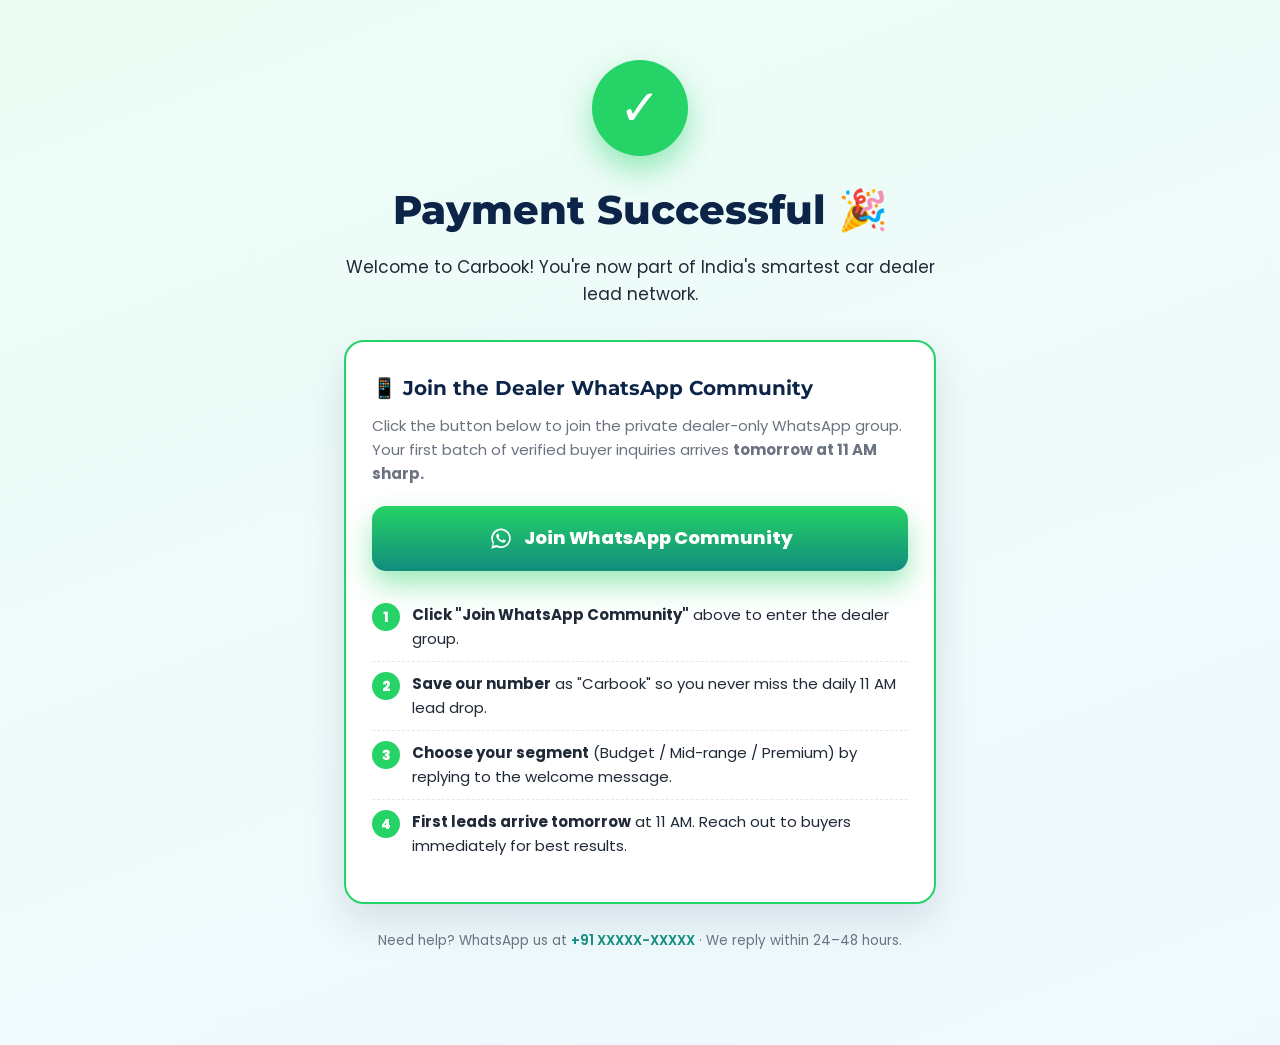
==== thank-you.html @ cb46f06e "Design Done" ====
<!DOCTYPE html>
<html lang="en">
<head>
  <meta charset="UTF-8" />
  <meta name="viewport" content="width=device-width, initial-scale=1.0" />
  <title>Welcome to Carbook — Payment Successful</title>
  <meta name="description" content="Payment successful. Join the Carbook dealer WhatsApp community to start receiving daily verified buyer inquiries at 11 AM." />
  <link rel="preconnect" href="https://fonts.googleapis.com" />
  <link rel="preconnect" href="https://fonts.gstatic.com" crossorigin />
  <link href="https://fonts.googleapis.com/css2?family=Poppins:wght@400;500;600;700;800;900&family=Montserrat:wght@600;700;800&display=swap" rel="stylesheet" />
  <link rel="stylesheet" href="style.css" />
  <link rel="icon" href="data:image/svg+xml,<svg xmlns='http://www.w3.org/2000/svg' viewBox='0 0 100 100'><text y='.9em' font-size='90'>🚗</text></svg>" />
  <style>
    body { padding-bottom: 0; background: linear-gradient(160deg, #ECFDF5 0%, #F0F9FF 100%); }
    .ty-wrap {
      max-width: 640px;
      margin: 0 auto;
      padding: 60px 24px 80px;
      text-align: center;
    }
    .ty-icon {
      width: 96px; height: 96px;
      border-radius: 50%;
      background: var(--accent);
      color: #fff;
      display: flex; align-items: center; justify-content: center;
      font-size: 50px;
      margin: 0 auto 22px;
      box-shadow: 0 14px 30px rgba(37,211,102,.45);
      animation: pop .5s cubic-bezier(.2,.8,.2,1) both;
    }
    @keyframes pop { from { transform: scale(.6); opacity: 0; } to { transform: scale(1); opacity: 1; } }
    .ty-title {
      font-family: 'Montserrat', sans-serif;
      font-size: clamp(28px, 5vw, 40px);
      font-weight: 800;
      color: var(--primary);
      margin: 0 0 12px;
    }
    .ty-sub { font-size: 17px; color: var(--text); margin: 0 0 32px; }
    .ty-card {
      background: #fff;
      border: 2px solid var(--accent);
      border-radius: 20px;
      padding: 30px 26px;
      box-shadow: 0 18px 40px rgba(11,36,71,.12);
      text-align: left;
    }
    .ty-card h3 {
      font-family: 'Montserrat', sans-serif;
      font-size: 20px;
      color: var(--primary);
      margin: 0 0 10px;
    }
    .ty-card p { color: var(--muted); margin: 0 0 20px; font-size: 15px; }

    .wa-cta {
      display: flex; align-items: center; justify-content: center; gap: 10px;
      width: 100%;
      background: linear-gradient(180deg, var(--accent), var(--accent-2));
      color: #fff !important;
      padding: 18px 24px;
      border-radius: 14px;
      font-size: 18px;
      font-weight: 800;
      box-shadow: 0 14px 28px rgba(37,211,102,.45);
      text-decoration: none;
      transition: transform .15s, box-shadow .25s;
    }
    .wa-cta:hover { transform: translateY(-2px); box-shadow: 0 20px 36px rgba(37,211,102,.55); }
    .wa-cta svg { width: 26px; height: 26px; }

    .ty-steps { margin: 22px 0 4px; padding: 0; list-style: none; }
    .ty-steps li {
      display: flex; gap: 12px; padding: 10px 0; align-items: flex-start;
      border-bottom: 1px dashed var(--border);
      font-size: 15px;
    }
    .ty-steps li:last-child { border-bottom: 0; }
    .ty-steps .n {
      flex: 0 0 28px; width: 28px; height: 28px;
      background: var(--accent);
      color: #fff;
      border-radius: 50%;
      display: flex; align-items: center; justify-content: center;
      font-weight: 800; font-size: 14px;
    }
    .ty-help { font-size: 13.5px; color: var(--muted); margin-top: 26px; }
    .ty-help a { color: var(--accent-2); font-weight: 600; }
  </style>
</head>
<body>
  <div class="ty-wrap">
    <div class="ty-icon">✓</div>
    <h1 class="ty-title">Payment Successful 🎉</h1>
    <p class="ty-sub">
      Welcome to Carbook! You're now part of India's smartest car dealer lead network.
    </p>

    <div class="ty-card">
      <h3>📱 Join the Dealer WhatsApp Community</h3>
      <p>Click the button below to join the private dealer-only WhatsApp group. Your first batch of verified buyer inquiries arrives <strong>tomorrow at 11 AM sharp.</strong></p>

      <!-- =====  REPLACE THE href BELOW WITH YOUR ACTUAL WHATSAPP COMMUNITY INVITE LINK  =====
           Get the link: WhatsApp → Community → Invite link → copy
           e.g. https://chat.whatsapp.com/XXXXXXXXXXXXXXXXXX
      -->
      <a class="wa-cta" href="https://chat.whatsapp.com/REPLACE_WITH_INVITE_LINK" target="_blank" rel="noopener">
        <svg viewBox="0 0 32 32" fill="#fff" aria-hidden="true">
          <path d="M16.04 3C9.4 3 4 8.4 4 15c0 2.34.66 4.55 1.85 6.46L4 28l6.74-1.78A11.96 11.96 0 0016.04 27C22.66 27 28 21.6 28 15S22.66 3 16.04 3zm0 21.92c-1.86 0-3.66-.5-5.23-1.46l-.37-.22-4 1.06 1.07-3.9-.24-.4A9.96 9.96 0 1126 15c0 5.5-4.46 9.92-9.96 9.92zm5.46-7.42c-.3-.15-1.78-.88-2.05-.98-.27-.1-.47-.15-.66.15s-.76.97-.93 1.17-.34.22-.64.07c-.3-.15-1.27-.47-2.42-1.5-.9-.8-1.5-1.78-1.67-2.08-.18-.3-.02-.46.13-.61.13-.13.3-.34.45-.5.15-.18.2-.3.3-.5s.05-.37-.02-.52c-.07-.15-.66-1.6-.91-2.18-.24-.57-.48-.5-.66-.5h-.56c-.2 0-.5.07-.76.37s-1 1-1 2.43 1.02 2.82 1.16 3.02c.15.2 2.02 3.07 4.9 4.3 2.86 1.21 2.86.81 3.38.76.52-.05 1.78-.73 2.03-1.43.25-.7.25-1.3.18-1.43-.07-.13-.27-.2-.57-.35z" />
        </svg>
        Join WhatsApp Community
      </a>

      <ol class="ty-steps">
        <li><span class="n">1</span><div><strong>Click "Join WhatsApp Community"</strong> above to enter the dealer group.</div></li>
        <li><span class="n">2</span><div><strong>Save our number</strong> as "Carbook" so you never miss the daily 11 AM lead drop.</div></li>
        <li><span class="n">3</span><div><strong>Choose your segment</strong> (Budget / Mid-range / Premium) by replying to the welcome message.</div></li>
        <li><span class="n">4</span><div><strong>First leads arrive tomorrow</strong> at 11 AM. Reach out to buyers immediately for best results.</div></li>
      </ol>
    </div>

    <p class="ty-help">
      Need help? WhatsApp us at <a href="https://wa.me/91XXXXXXXXXX">+91 XXXXX-XXXXX</a> · We reply within 24–48 hours.
    </p>
  </div>
</body>
</html>
---- style.css ----
/* ============================================================
   Carbook — Landing Page Styles
   Author: Carbook · Single-file landing page
   ============================================================ */

:root {
  --primary: #0B2447;          /* Deep navy */
  --primary-2: #19376D;
  --accent: #25D366;           /* WhatsApp green */
  --accent-2: #128C7E;
  --pink: #EC4899;
  --pink-soft: #FCEEF5;
  --pink-deep: #7A1F4B;
  --orange: #FF6B35;
  --yellow: #FACC15;
  --text: #1F2937;
  --muted: #6B7280;
  --border: #E5E7EB;
  --bg: #F8FAFC;
  --white: #FFFFFF;
  --green-soft: #ECFDF5;
  --shadow-sm: 0 1px 2px rgba(0,0,0,.06);
  --shadow:    0 6px 18px rgba(11,36,71,.08);
  --shadow-lg: 0 18px 40px rgba(11,36,71,.16);
  --radius: 14px;
}

* { box-sizing: border-box; }
html { scroll-behavior: smooth; }
body {
  margin: 0;
  font-family: 'Poppins', system-ui, -apple-system, "Segoe UI", Roboto, Arial, sans-serif;
  font-size: 16px;
  line-height: 1.6;
  color: var(--text);
  background: var(--white);
  -webkit-font-smoothing: antialiased;
  padding-bottom: 96px; /* room for sticky CTA */
}
img { max-width: 100%; display: block; }
a { color: inherit; text-decoration: none; }

.container {
  max-width: 1200px;
  margin: 0 auto;
  padding: 0 20px;
}
.row {
  display: flex;
  align-items: center;
  justify-content: space-between;
  gap: 16px;
}
.center { text-align: center; }
.muted  { color: var(--muted); }
.hl     { color: var(--accent-2); }
.eyebrow {
  font-family: 'Montserrat', sans-serif;
  text-transform: uppercase;
  letter-spacing: .12em;
  color: var(--accent-2);
  font-size: 13px;
  font-weight: 700;
  margin: 0 0 10px;
}
.section-title {
  font-family: 'Montserrat', sans-serif;
  font-size: clamp(26px, 4vw, 40px);
  font-weight: 800;
  color: var(--primary);
  margin: 0 0 28px;
  line-height: 1.2;
}
.lead { font-size: 17px; color: var(--muted); max-width: 720px; margin: -10px auto 28px; }

/* ============== ANNOUNCE BAR ============== */
.announce {
  background: linear-gradient(90deg, #FF6B35, #EC4899);
  color: #fff;
  text-align: center;
  font-size: 14px;
  font-weight: 600;
  padding: 9px 16px;
  letter-spacing: .01em;
}
.announce strong { font-weight: 800; }

/* ============== HEADER ============== */
.site-header {
  position: sticky; top: 0; z-index: 800;
  background: rgba(255,255,255,.96);
  -webkit-backdrop-filter: saturate(140%) blur(8px);
          backdrop-filter: saturate(140%) blur(8px);
  border-bottom: 1px solid var(--border);
}
.brand {
  display: inline-flex; align-items: center; gap: 8px;
  font-family: 'Montserrat', sans-serif;
  font-weight: 800; font-size: 22px; color: var(--primary);
}
.brand .logo { font-size: 26px; }
.nav { display: flex; gap: 26px; }
.nav a {
  font-weight: 500; color: var(--text); font-size: 15px;
  transition: color .15s;
}
.nav a:hover { color: var(--accent-2); }
.header-cta {
  background: var(--accent);
  color: #fff !important;
  padding: 9px 18px;
  border-radius: 999px;
  font-weight: 700;
  font-size: 14px;
  transition: transform .15s, box-shadow .25s;
  box-shadow: 0 4px 12px rgba(37,211,102,.35);
}
.header-cta:hover { transform: translateY(-1px); box-shadow: 0 8px 18px rgba(37,211,102,.45); }
.site-header .row { padding: 12px 0; }
@media (max-width: 820px) { .nav { display: none; } }

/* ============== BUTTONS ============== */
.btn {
  display: inline-flex; align-items: center; justify-content: center;
  padding: 14px 26px;
  border-radius: 12px;
  font-weight: 700;
  font-size: 16px;
  cursor: pointer;
  transition: transform .15s, box-shadow .25s, background .2s;
  border: 0;
  text-align: center;
}
.btn-primary {
  background: linear-gradient(180deg, var(--accent), var(--accent-2));
  color: #fff;
  box-shadow: 0 8px 20px rgba(37,211,102,.35);
}
.btn-primary:hover { transform: translateY(-2px); box-shadow: 0 14px 28px rgba(37,211,102,.45); }
.btn-ghost {
  background: #fff;
  color: var(--primary);
  border: 2px solid var(--border);
}
.btn-ghost:hover { border-color: var(--primary); }
.btn-lg { padding: 18px 32px; font-size: 18px; }

/* ============== HERO ============== */
.hero {
  background: linear-gradient(160deg, #F0F9FF 0%, #FCEEF5 100%);
  padding: 56px 0 72px;
  position: relative;
  overflow: hidden;
}
.hero-grid {
  display: grid;
  grid-template-columns: 1.05fr .95fr;
  gap: 48px;
  align-items: center;
}
@media (max-width: 920px) { .hero-grid { grid-template-columns: 1fr; gap: 40px; } }

.ribbons { display: flex; gap: 8px; flex-wrap: wrap; margin-bottom: 14px; }
.ribbon {
  display: inline-block;
  padding: 6px 12px;
  border-radius: 999px;
  font-size: 12px;
  font-weight: 800;
  letter-spacing: .04em;
}
.ribbon-yellow { background: #FEF3C7; color: #92400E; border: 1px solid #FCD34D; }
.ribbon-pink   { background: var(--pink-soft); color: var(--pink-deep); border: 1px solid var(--pink); }

.hero h1 {
  font-family: 'Montserrat', sans-serif;
  font-size: clamp(32px, 5.2vw, 56px);
  line-height: 1.1;
  margin: 8px 0 16px;
  color: var(--primary);
  font-weight: 800;
  letter-spacing: -0.5px;
}
.hero-sub {
  font-size: 18px;
  color: var(--text);
  margin: 0 0 26px;
  max-width: 560px;
}
.hero-sub strong { color: var(--accent-2); }
.hero-ctas { display: flex; gap: 12px; flex-wrap: wrap; margin-bottom: 28px; }

.hero-trust { display: flex; align-items: center; gap: 14px; }
.avatars { display: flex; }
.avatars img {
  width: 38px; height: 38px; border-radius: 50%;
  border: 3px solid #fff; margin-left: -10px;
  object-fit: cover;
  box-shadow: var(--shadow-sm);
}
.avatars img:first-child { margin-left: 0; }
.stars { color: #F59E0B; letter-spacing: 2px; font-size: 14px; }
.trust-text { font-size: 14px; color: var(--muted); }
.trust-text strong { color: var(--primary); }

.sold-strip {
  display: inline-block;
  margin-top: 20px;
  background: #FEF3C7;
  color: #92400E;
  border: 1px dashed #FCD34D;
  padding: 8px 14px;
  border-radius: 999px;
  font-size: 13px;
  font-weight: 600;
}

/* ----- Phone mockup ----- */
.hero-mock {
  position: relative;
  display: flex;
  justify-content: center;
}
.phone {
  width: 100%;
  max-width: 360px;
  background: #075E54;
  border-radius: 28px;
  padding: 8px;
  box-shadow: var(--shadow-lg);
  position: relative;
  transform: rotate(-2deg);
}
.phone::before {
  content: '';
  position: absolute;
  inset: 0;
  border-radius: 28px;
  border: 8px solid #0B2447;
  pointer-events: none;
}
.phone-top {
  display: flex; align-items: center; gap: 10px;
  padding: 14px 16px 10px;
  color: #fff;
}
.phone-top .dot {
  width: 32px; height: 32px;
  background: #25D366;
  border-radius: 50%;
  display: inline-block;
  position: relative;
}
.phone-top .dot::after {
  content: '🚗';
  position: absolute; inset: 0;
  display: flex; align-items: center; justify-content: center;
  font-size: 16px;
}
.phone-title { font-weight: 700; font-size: 15px; }
.phone-status { margin-left: auto; font-size: 11px; opacity: .8; }
.phone-chat {
  background: #ECE5DD;
  border-radius: 12px;
  padding: 14px;
  display: flex; flex-direction: column; gap: 10px;
  min-height: 360px;
}
.bubble {
  background: #fff;
  border-radius: 10px 10px 10px 2px;
  padding: 10px 12px;
  font-size: 13px;
  line-height: 1.5;
  max-width: 88%;
  box-shadow: 0 1px 1px rgba(0,0,0,.08);
  color: #111;
}
.bubble-self {
  align-self: flex-end;
  background: #DCF8C6;
  border-radius: 10px 10px 2px 10px;
  font-size: 12px;
  color: #075E54;
  font-weight: 600;
}

.hero-card-float {
  position: absolute;
  background: #fff;
  border-radius: 12px;
  padding: 10px 14px;
  font-size: 13px;
  font-weight: 600;
  box-shadow: var(--shadow-lg);
  border: 1px solid var(--border);
}
.card-float-1 { top: 10%; right: -8px; color: var(--accent-2); }
.card-float-2 { bottom: 8%; left: -16px; color: var(--pink-deep); }
@media (max-width: 920px) {
  .card-float-1, .card-float-2 { display: none; }
  .phone { transform: none; }
}

/* ============== TRUST BAND ============== */
.trust-band { padding: 64px 0; background: var(--bg); }
.stats {
  display: grid;
  grid-template-columns: repeat(4, 1fr);
  gap: 16px;
  max-width: 920px;
  margin: 0 auto;
}
.stat {
  background: #fff;
  border: 1px solid var(--border);
  border-radius: var(--radius);
  padding: 24px 18px;
  text-align: center;
  box-shadow: var(--shadow-sm);
  transition: transform .2s, box-shadow .2s;
}
.stat:hover { transform: translateY(-3px); box-shadow: var(--shadow); }
.stat-icon {
  width: 48px; height: 48px;
  margin: 0 auto 12px;
  border-radius: 14px;
  background: linear-gradient(135deg, var(--green-soft), #fff);
  color: var(--accent-2);
  display: flex; align-items: center; justify-content: center;
  border: 1px solid rgba(37,211,102,.2);
}
.stat-icon svg { width: 24px; height: 24px; }
.stat .num {
  font-family: 'Montserrat', sans-serif;
  font-size: clamp(22px, 3.4vw, 36px);
  font-weight: 800;
  color: var(--primary);
}
.stat .lbl { font-size: 13px; color: var(--muted); margin-top: 4px; }
@media (max-width: 720px) { .stats { grid-template-columns: repeat(2, 1fr); } }

/* ============== HOW IT WORKS ============== */
.how { padding: 80px 0; }
.steps {
  display: grid;
  grid-template-columns: 1fr auto 1fr auto 1fr;
  gap: 18px;
  align-items: stretch;
  max-width: 1100px;
  margin: 0 auto;
}
.step {
  background: #fff;
  border: 1px solid var(--border);
  border-radius: var(--radius);
  padding: 30px 24px;
  text-align: center;
  position: relative;
  box-shadow: var(--shadow-sm);
  transition: transform .2s, box-shadow .2s;
}
.step:hover { transform: translateY(-4px); box-shadow: var(--shadow); }
.step-num {
  position: absolute;
  top: -18px; left: 50%;
  transform: translateX(-50%);
  width: 36px; height: 36px;
  background: var(--accent);
  color: #fff;
  border-radius: 50%;
  display: flex; align-items: center; justify-content: center;
  font-weight: 800;
  box-shadow: 0 4px 10px rgba(37,211,102,.4);
}
.step-icon {
  width: 72px; height: 72px;
  margin: 6px auto 16px;
  border-radius: 18px;
  background: linear-gradient(135deg, var(--green-soft), #fff);
  color: var(--accent-2);
  display: flex; align-items: center; justify-content: center;
  border: 2px solid rgba(37,211,102,.2);
  box-shadow: 0 6px 14px rgba(37,211,102,.15);
}
.step-icon svg { width: 36px; height: 36px; }
.step h3 { font-size: 19px; margin: 0 0 8px; color: var(--primary); }
.step p  { font-size: 14.5px; color: var(--muted); margin: 0; }

.step-arrow {
  display: flex; align-items: center; justify-content: center;
  color: var(--accent-2);
}
.step-arrow svg { width: 32px; height: 32px; }
@media (max-width: 820px) {
  .steps { grid-template-columns: 1fr; }
  .step-arrow { transform: rotate(90deg); }
}

/* ============== SEGMENTS ============== */
.segments { padding: 70px 0; background: var(--bg); }
.segment-cards {
  display: grid;
  grid-template-columns: repeat(3, 1fr);
  gap: 22px;
  max-width: 1080px;
  margin: 30px auto 0;
}
.seg-card {
  background: #fff;
  border: 1px solid var(--border);
  border-radius: 16px;
  padding: 30px 24px;
  text-align: center;
  position: relative;
  transition: transform .2s, box-shadow .2s;
  box-shadow: var(--shadow-sm);
}
.seg-card:hover { transform: translateY(-4px); box-shadow: var(--shadow); }
.seg-card.seg-popular {
  border: 2px solid var(--accent);
  box-shadow: 0 12px 30px rgba(37,211,102,.18);
}
.seg-tag {
  position: absolute;
  top: -12px; left: 50%;
  transform: translateX(-50%);
  background: var(--accent);
  color: #fff;
  font-size: 11px;
  font-weight: 800;
  padding: 5px 12px;
  border-radius: 999px;
  letter-spacing: .06em;
  white-space: nowrap;
}
.seg-icon {
  width: 76px; height: 76px;
  margin: 0 auto 14px;
  border-radius: 20px;
  background: linear-gradient(135deg, #F0F9FF, #FCEEF5);
  color: var(--primary);
  display: flex; align-items: center; justify-content: center;
  border: 1px solid var(--border);
}
.seg-icon svg { width: 40px; height: 40px; }
.seg-card.seg-popular .seg-icon {
  background: linear-gradient(135deg, var(--accent), var(--accent-2));
  color: #fff;
  border-color: transparent;
  box-shadow: 0 10px 22px rgba(37,211,102,.35);
}
.seg-card h3 {
  font-family: 'Montserrat', sans-serif;
  font-size: 20px;
  margin: 8px 0 4px;
  color: var(--primary);
}
.seg-price {
  font-family: 'Montserrat', sans-serif;
  font-size: 22px;
  font-weight: 800;
  color: var(--accent-2);
  margin-bottom: 8px;
}
.seg-card p { font-size: 14px; color: var(--muted); margin: 0; }
@media (max-width: 820px) { .segment-cards { grid-template-columns: 1fr; } }

/* ============== BRANDS MARQUEE ============== */
.brands { padding: 60px 0 70px; }
.marquee {
  overflow: hidden;
  position: relative;
  margin-top: 26px;
  -webkit-mask-image: linear-gradient(90deg, transparent, #000 8%, #000 92%, transparent);
          mask-image: linear-gradient(90deg, transparent, #000 8%, #000 92%, transparent);
}
.marquee .track {
  display: flex; gap: 14px; width: max-content;
  animation: scroll 40s linear infinite;
}
@keyframes scroll {
  from { transform: translateX(0); }
  to   { transform: translateX(-50%); }
}
.brand-pill {
  background: #fff;
  border: 1px solid var(--border);
  border-radius: 14px;
  padding: 0 22px;
  height: 68px;
  min-width: 130px;
  display: flex; align-items: center; justify-content: center;
  white-space: nowrap;
  flex-shrink: 0;
  box-shadow: var(--shadow-sm);
  transition: transform .2s, box-shadow .2s, border-color .2s;
}
.brand-pill:hover {
  transform: translateY(-3px);
  box-shadow: var(--shadow);
  border-color: rgba(11,36,71,.25);
}
.brand-pill img {
  height: 32px;
  width: auto;
  max-width: 110px;
  object-fit: contain;
  filter: opacity(.8);
  transition: filter .2s, transform .2s;
}
.brand-pill:hover img { filter: opacity(1); transform: scale(1.05); }
.brand-pill.brand-text {
  font-family: 'Montserrat', sans-serif;
  font-weight: 700;
  font-size: 15px;
  color: var(--primary);
  letter-spacing: .3px;
}

/* ============== TESTIMONIALS ============== */
.testimonials { padding: 80px 0; background: var(--bg); }
.t-grid {
  display: grid;
  grid-template-columns: repeat(3, 1fr);
  gap: 22px;
  margin-top: 30px;
}
.t-card {
  background: #fff;
  border: 1px solid var(--border);
  border-radius: 16px;
  padding: 26px 22px;
  box-shadow: var(--shadow-sm);
  transition: transform .2s, box-shadow .2s;
  display: flex;
  flex-direction: column;
}
.t-card:hover { transform: translateY(-4px); box-shadow: var(--shadow); }
.t-card .stars { font-size: 16px; margin-bottom: 10px; }
.t-quote { font-size: 15px; line-height: 1.6; color: var(--text); margin: 0 0 18px; flex: 1; }
.t-person { display: flex; gap: 12px; align-items: center; }
.t-person img {
  width: 46px; height: 46px; border-radius: 50%;
  object-fit: cover; border: 2px solid var(--white);
  box-shadow: var(--shadow-sm);
}
.t-name { font-weight: 700; color: var(--primary); font-size: 15px; }
.t-role { font-size: 12.5px; color: var(--muted); }
@media (max-width: 920px) { .t-grid { grid-template-columns: repeat(2, 1fr); } }
@media (max-width: 620px) { .t-grid { grid-template-columns: 1fr; } }

/* ============== COMPARISON ============== */
.compare { padding: 80px 0; }
.cmp-table-wrap {
  max-width: 920px; margin: 0 auto;
  border-radius: 16px;
  overflow: hidden;
  box-shadow: var(--shadow);
  border: 1px solid var(--border);
  background: #fff;
}
.cmp-table {
  width: 100%; border-collapse: collapse;
  font-size: 15px;
}
.cmp-table th, .cmp-table td {
  text-align: left;
  padding: 16px 22px;
  border-bottom: 1px solid var(--border);
}
.cmp-table thead th {
  background: var(--primary);
  color: #fff;
  font-family: 'Montserrat', sans-serif;
  font-weight: 700;
  font-size: 14.5px;
}
.cmp-table thead th small { font-weight: 400; opacity: .8; font-size: 12px; }
.cmp-table th.hi-col, .cmp-table td.hi-col {
  background: linear-gradient(180deg, rgba(37,211,102,.08), rgba(37,211,102,.04));
  color: var(--primary);
  font-weight: 600;
}
.cmp-table thead th.hi-col { background: var(--accent-2); }
.cmp-table tbody tr:last-child td { border-bottom: 0; }
.cmp-table .x { color: #DC2626; margin-right: 6px; }
.cmp-table .ok { color: var(--accent); margin-right: 6px; }
@media (max-width: 620px) {
  .cmp-table th, .cmp-table td { padding: 12px 14px; font-size: 13.5px; }
}

/* ============== PRICING ============== */
.pricing {
  padding: 80px 0;
  background: linear-gradient(180deg, #FEF3C7 0%, #FCEEF5 100%);
}
.big-timer {
  display: flex; flex-direction: column; align-items: center; gap: 10px;
  margin: 8px auto 32px;
}
.big-timer-label {
  font-weight: 700;
  color: var(--primary);
  font-size: 16px;
}
.timer-units { display: flex; align-items: center; gap: 8px; }
.unit {
  display: flex; flex-direction: column; align-items: center;
  background: var(--primary);
  color: #fff;
  border-radius: 12px;
  padding: 10px 16px;
  min-width: 84px;
  box-shadow: var(--shadow);
}
.unit span {
  font-family: 'Montserrat', sans-serif;
  font-size: 36px;
  font-weight: 800;
  line-height: 1;
  letter-spacing: 1px;
}
.unit small { font-size: 11px; opacity: .8; margin-top: 2px; letter-spacing: .15em; }
.sep { font-size: 30px; font-weight: 800; color: var(--primary); }

.plan-card {
  max-width: 600px;
  margin: 0 auto;
  background: #fff;
  border: 2px solid var(--accent);
  border-radius: 24px;
  padding: 36px 28px 30px;
  box-shadow: 0 24px 50px rgba(11,36,71,.18);
  position: relative;
  text-align: center;
}
.plan-tag {
  position: absolute;
  top: -16px; left: 50%;
  transform: translateX(-50%);
  background: var(--orange);
  color: #fff;
  font-size: 12px;
  font-weight: 800;
  padding: 7px 16px;
  border-radius: 999px;
  letter-spacing: .04em;
  box-shadow: 0 8px 16px rgba(255,107,53,.4);
  white-space: nowrap;
}
.plan-card h3 {
  font-family: 'Montserrat', sans-serif;
  font-size: 24px;
  margin: 8px 0 20px;
  color: var(--primary);
}
.plan-price-row {
  display: flex; align-items: baseline; justify-content: center; gap: 14px;
  flex-wrap: wrap;
  margin-bottom: 10px;
  position: relative;
}
.new-price {
  font-family: 'Montserrat', sans-serif;
  font-size: 56px;
  font-weight: 900;
  color: var(--accent-2);
  line-height: 1;
}
.new-price span { font-size: 18px; font-weight: 600; color: var(--muted); margin-left: 6px; }
.old-price {
  font-size: 22px;
  text-decoration: line-through;
  color: #DC2626;
  font-weight: 600;
}
.save-badge {
  background: #FEF3C7;
  color: #92400E;
  border: 1px solid #FCD34D;
  border-radius: 999px;
  padding: 4px 10px;
  font-size: 12px;
  font-weight: 800;
}
.renewal {
  font-size: 13.5px;
  color: var(--muted);
  margin-bottom: 20px;
  background: var(--green-soft);
  padding: 8px 14px;
  border-radius: 8px;
  display: inline-block;
}
.benefits {
  list-style: none;
  padding: 0; margin: 0 0 22px;
  text-align: left;
}
.benefits li {
  display: flex;
  align-items: flex-start;
  gap: 12px;
  padding: 10px 0;
  font-size: 15px;
  border-bottom: 1px dashed var(--border);
}
.benefits li:last-child { border-bottom: 0; }
.bcheck {
  flex: 0 0 24px; width: 24px; height: 24px;
  background: var(--accent);
  color: #fff;
  border-radius: 50%;
  display: inline-flex; align-items: center; justify-content: center;
  margin-top: 2px;
  box-shadow: 0 4px 10px rgba(37,211,102,.3);
}
.bcheck svg { width: 14px; height: 14px; }
.rzp-form { display: flex; justify-content: center; margin-bottom: 12px; }

.cta-pay {
  display: block;
  width: 100%;
  background: linear-gradient(180deg, var(--accent), var(--accent-2));
  color: #fff !important;
  padding: 18px 24px;
  border: 0;
  border-radius: 14px;
  font-size: 18px;
  font-weight: 800;
  cursor: pointer;
  box-shadow: 0 12px 24px rgba(37,211,102,.4);
  transition: transform .15s, box-shadow .25s;
  text-align: center;
}
.cta-pay:hover { transform: translateY(-2px); box-shadow: 0 18px 30px rgba(37,211,102,.5); }
.pay-trust { margin-top: 14px; font-size: 13px; color: var(--muted); }

/* ============== FOUNDERS ============== */
.founders { padding: 80px 0; }
.founder-grid {
  display: grid;
  grid-template-columns: repeat(2, 1fr);
  gap: 22px;
  max-width: 820px;
  margin: 30px auto 0;
}
.founder {
  background: #fff;
  border: 1px solid var(--border);
  border-radius: 16px;
  padding: 30px 26px;
  text-align: center;
  box-shadow: var(--shadow-sm);
}
.founder img {
  width: 100px; height: 100px; border-radius: 50%;
  object-fit: cover;
  margin: 0 auto 14px;
  border: 4px solid var(--accent);
}
.founder h3 { margin: 0 0 4px; font-size: 20px; color: var(--primary); }
.founder .role { font-size: 13.5px; color: var(--accent-2); font-weight: 600; margin-bottom: 10px; }
.founder p { font-size: 14.5px; color: var(--muted); margin: 0; }
@media (max-width: 720px) { .founder-grid { grid-template-columns: 1fr; } }

/* ============== FAQ ============== */
.faq { padding: 80px 0; background: var(--bg); }
.faq-list {
  max-width: 800px;
  margin: 30px auto 0;
  display: flex; flex-direction: column; gap: 12px;
}
.faq-list details {
  background: #fff;
  border: 1px solid var(--border);
  border-radius: 12px;
  padding: 0;
  overflow: hidden;
  transition: box-shadow .2s;
}
.faq-list details[open] { box-shadow: var(--shadow); }
.faq-list summary {
  cursor: pointer;
  list-style: none;
  padding: 18px 22px;
  font-weight: 700;
  color: var(--primary);
  display: flex; justify-content: space-between; align-items: center;
  font-size: 16px;
}
.faq-list summary::-webkit-details-marker { display: none; }
.faq-list summary::after {
  content: '+';
  font-size: 24px;
  color: var(--accent-2);
  transition: transform .2s;
}
.faq-list details[open] summary::after { content: '−'; }
.faq-body { padding: 0 22px 18px; color: var(--text); font-size: 15px; }
.faq-body ul { padding-left: 18px; }
.faq-body li { margin: 4px 0; }

/* ============== FINAL CTA ============== */
.final-cta {
  padding: 80px 0;
  text-align: center;
  background: linear-gradient(135deg, var(--primary) 0%, var(--primary-2) 100%);
  color: #fff;
}
.final-cta h2 {
  font-family: 'Montserrat', sans-serif;
  font-size: clamp(28px, 4.5vw, 44px);
  font-weight: 800;
  margin: 0 0 14px;
}
.final-cta .hl { color: var(--accent); }
.final-cta p { font-size: 18px; opacity: .85; margin: 0 0 26px; }
.final-trust { margin-top: 18px; font-size: 14px; opacity: .9; }
.final-trust strong { color: var(--yellow); }

/* ============== FOOTER ============== */
footer { background: #0A1B36; color: #cbd5e1; padding: 50px 0 28px; }
.foot-row {
  display: grid;
  grid-template-columns: 1.4fr 1fr 1fr;
  gap: 30px;
  margin-bottom: 30px;
}
footer .brand { color: #fff; }
footer h4 {
  font-family: 'Montserrat', sans-serif;
  font-size: 15px;
  text-transform: uppercase;
  letter-spacing: .06em;
  color: #fff;
  margin: 4px 0 12px;
}
footer p { font-size: 14px; color: #cbd5e1; margin: 8px 0 0; line-height: 1.8; }
footer a { color: #cbd5e1; }
footer a:hover { color: #fff; }
.foot-bottom {
  border-top: 1px solid #1F2A48;
  padding-top: 18px;
  font-size: 13px;
  text-align: center;
  color: #94a3b8;
}
@media (max-width: 720px) { .foot-row { grid-template-columns: 1fr; } }

/* ============== STICKY BOTTOM CTA ============== */
.sticky-cta {
  position: fixed;
  bottom: 0; left: 0; right: 0;
  z-index: 9999;
  background: #0A1B36;
  color: #fff;
  padding: 10px 14px calc(10px + env(safe-area-inset-bottom));
  display: grid;
  grid-template-columns: 1fr auto;
  gap: 12px;
  align-items: center;
  box-shadow: 0 -10px 24px rgba(0,0,0,.25);
}
.sticky-info { display: flex; flex-direction: column; gap: 2px; }
.sticky-timer { font-size: 12px; opacity: .85; }
.sticky-timer strong { color: var(--yellow); margin-left: 4px; font-weight: 800; }
.sticky-price { font-size: 16px; }
.sticky-price del { color: #94a3b8; margin-right: 6px; font-weight: 500; }
.sticky-price strong { color: var(--accent); font-weight: 800; font-size: 18px; }
.sticky-price .pill {
  display: inline-block; margin-left: 6px;
  font-size: 11px; padding: 2px 8px;
  background: rgba(37,211,102,.15);
  color: var(--accent);
  border-radius: 999px;
  font-weight: 600;
}
.sticky-btn {
  background: var(--accent);
  color: #fff !important;
  padding: 12px 20px;
  border-radius: 12px;
  font-weight: 800;
  font-size: 15px;
  white-space: nowrap;
  box-shadow: 0 6px 14px rgba(37,211,102,.4);
  transition: transform .15s, box-shadow .25s;
}
.sticky-btn:hover { transform: translateY(-1px); box-shadow: 0 10px 20px rgba(37,211,102,.5); }

@media (max-width: 480px) {
  .sticky-price { font-size: 14px; }
  .sticky-price strong { font-size: 16px; }
  .sticky-btn { padding: 11px 14px; font-size: 13.5px; }
}

/* ============== FLOATING WHATSAPP ============== */
.wa-float {
  position: fixed;
  bottom: 100px;
  right: 18px;
  width: 56px; height: 56px;
  border-radius: 50%;
  background: var(--accent);
  display: flex; align-items: center; justify-content: center;
  box-shadow: 0 10px 24px rgba(37,211,102,.5);
  z-index: 9998;
  animation: pulse 2.4s infinite;
}
@keyframes pulse {
  0%   { box-shadow: 0 0 0 0 rgba(37,211,102,.6); }
  70%  { box-shadow: 0 0 0 18px rgba(37,211,102,0); }
  100% { box-shadow: 0 0 0 0 rgba(37,211,102,0); }
}
@media (max-width: 480px) { .wa-float { right: 14px; bottom: 90px; width: 52px; height: 52px; } }

/* ============== LIVE SALES TOAST ============== */
.toast-host {
  position: fixed;
  left: 18px;
  bottom: 100px;
  z-index: 9997;
  display: flex; flex-direction: column; gap: 10px;
  pointer-events: none;
  max-width: calc(100vw - 36px);
}
.toast {
  background: #fff;
  border: 1px solid var(--border);
  border-radius: 12px;
  padding: 12px 14px;
  box-shadow: var(--shadow-lg);
  display: flex; align-items: center; gap: 12px;
  font-size: 13.5px;
  width: 320px;
  max-width: 100%;
  animation: toastIn .35s cubic-bezier(.2,.8,.2,1) both;
  pointer-events: auto;
}
.toast.out { animation: toastOut .3s ease forwards; }
@keyframes toastIn  { from { transform: translateX(-110%); opacity: 0; } to { transform: translateX(0); opacity: 1; } }
@keyframes toastOut { to   { transform: translateX(-110%); opacity: 0; } }
.toast img { width: 36px; height: 36px; border-radius: 50%; object-fit: cover; }
.toast strong { color: var(--primary); }
.toast small { display: block; color: var(--muted); font-size: 12px; }
@media (max-width: 480px) {
  .toast-host { left: 10px; bottom: 92px; }
  .toast { width: 280px; padding: 10px 12px; }
}
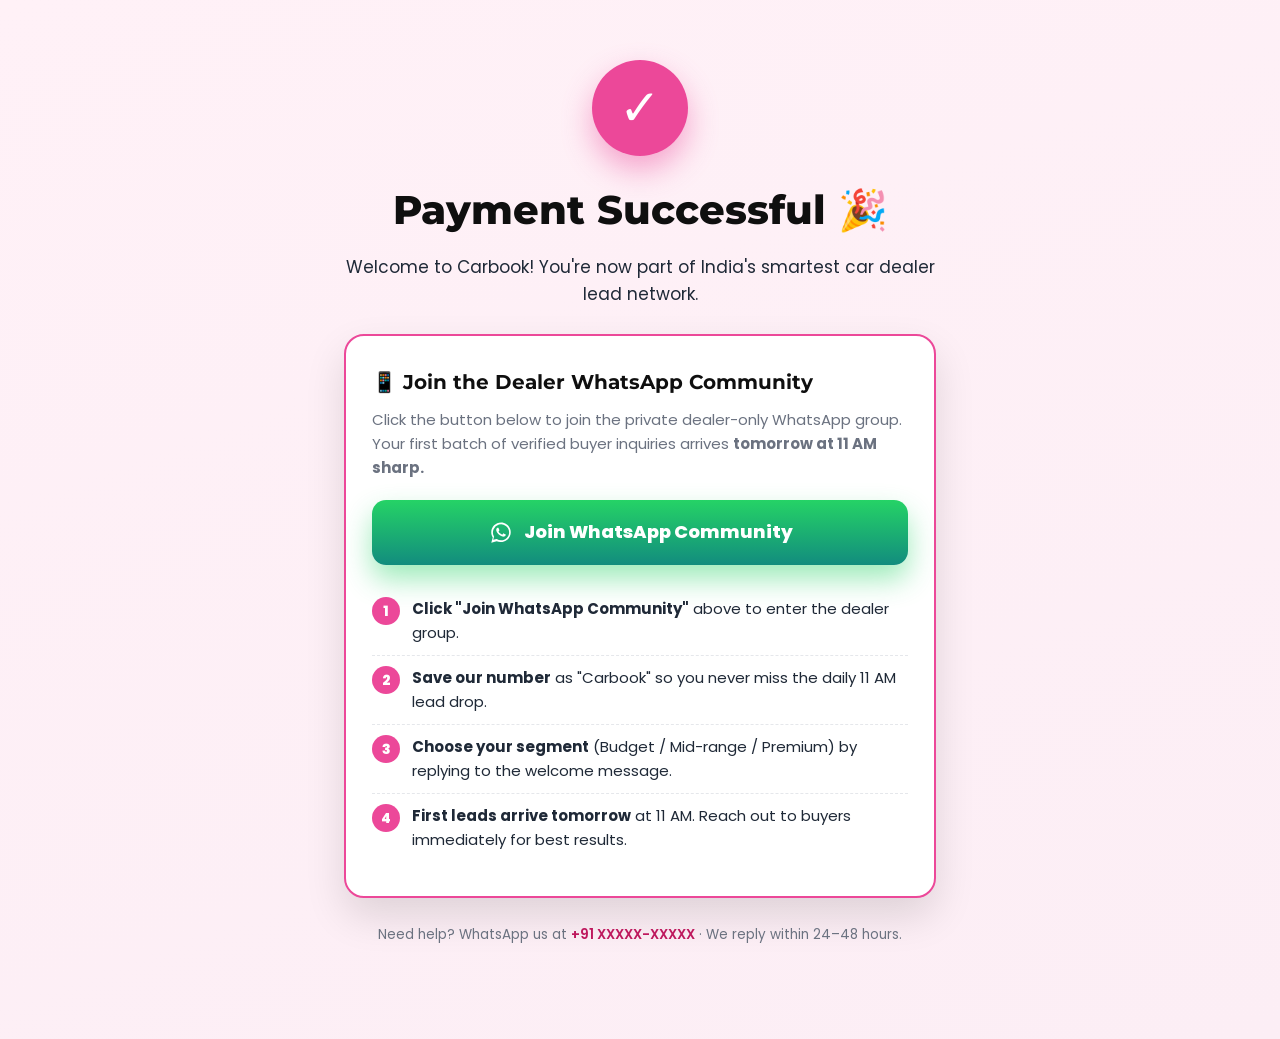
==== commit b58c1760: "Updated" ====
--- a/thank-you.html
+++ b/thank-you.html
@@ -11,7 +11,7 @@
   <link rel="stylesheet" href="style.css" />
   <link rel="icon" href="data:image/svg+xml,<svg xmlns='http://www.w3.org/2000/svg' viewBox='0 0 100 100'><text y='.9em' font-size='90'>🚗</text></svg>" />
   <style>
-    body { padding-bottom: 0; background: linear-gradient(160deg, #ECFDF5 0%, #F0F9FF 100%); }
+    body { padding-bottom: 0; background: linear-gradient(160deg, #FFF1F7 0%, #FCEEF5 100%); }
     .ty-wrap {
       max-width: 640px;
       margin: 0 auto;
@@ -26,7 +26,7 @@
       display: flex; align-items: center; justify-content: center;
       font-size: 50px;
       margin: 0 auto 22px;
-      box-shadow: 0 14px 30px rgba(37,211,102,.45);
+      box-shadow: 0 14px 30px rgba(236,72,153,.45);
       animation: pop .5s cubic-bezier(.2,.8,.2,1) both;
     }
     @keyframes pop { from { transform: scale(.6); opacity: 0; } to { transform: scale(1); opacity: 1; } }
@@ -37,13 +37,64 @@
       color: var(--primary);
       margin: 0 0 12px;
     }
-    .ty-sub { font-size: 17px; color: var(--text); margin: 0 0 32px; }
+    .ty-sub { font-size: 17px; color: var(--text); margin: 0 0 26px; }
+
+    /* Razorpay payment ID box */
+    .pay-id-box {
+      background: #fff;
+      border: 2px dashed var(--accent);
+      border-radius: 14px;
+      padding: 16px 20px;
+      margin: 0 auto 24px;
+      max-width: 460px;
+      text-align: left;
+    }
+    .pay-id-box label {
+      display: block;
+      font-family: 'Montserrat', sans-serif;
+      font-size: 11px;
+      letter-spacing: .12em;
+      text-transform: uppercase;
+      color: var(--muted);
+      font-weight: 700;
+      margin-bottom: 4px;
+    }
+    .pay-id-row { display: flex; align-items: center; gap: 10px; }
+    .pay-id-row code {
+      flex: 1;
+      font-family: 'SF Mono', Menlo, monospace;
+      font-size: 15px;
+      font-weight: 700;
+      color: var(--primary);
+      background: var(--pink-soft);
+      padding: 8px 12px;
+      border-radius: 8px;
+      word-break: break-all;
+      -webkit-user-select: all;
+              user-select: all;
+    }
+    .copy-btn {
+      background: var(--primary);
+      color: #fff;
+      border: 0;
+      padding: 10px 14px;
+      border-radius: 8px;
+      font-size: 13px;
+      font-weight: 700;
+      cursor: pointer;
+      white-space: nowrap;
+      transition: transform .15s, background .2s;
+    }
+    .copy-btn:hover { background: var(--accent); transform: translateY(-1px); }
+    .copy-btn.copied { background: #16A34A; }
+    .pay-id-hint { font-size: 12.5px; color: var(--muted); margin-top: 8px; }
+
     .ty-card {
       background: #fff;
       border: 2px solid var(--accent);
       border-radius: 20px;
       padding: 30px 26px;
-      box-shadow: 0 18px 40px rgba(11,36,71,.12);
+      box-shadow: 0 18px 40px rgba(0,0,0,.12);
       text-align: left;
     }
     .ty-card h3 {
@@ -57,7 +108,7 @@
     .wa-cta {
       display: flex; align-items: center; justify-content: center; gap: 10px;
       width: 100%;
-      background: linear-gradient(180deg, var(--accent), var(--accent-2));
+      background: linear-gradient(180deg, var(--whatsapp), var(--whatsapp-deep));
       color: #fff !important;
       padding: 18px 24px;
       border-radius: 14px;
@@ -97,12 +148,22 @@
       Welcome to Carbook! You're now part of India's smartest car dealer lead network.
     </p>
 
+    <!-- Razorpay payment ID — populated from URL ?payment_id=... -->
+    <div class="pay-id-box" id="payIdBox" style="display:none">
+      <label>Your Razorpay Payment ID</label>
+      <div class="pay-id-row">
+        <code id="payIdValue">—</code>
+        <button class="copy-btn" id="copyBtn" type="button">Copy</button>
+      </div>
+      <div class="pay-id-hint">📌 Save this ID for your records. Use it if you need to contact support.</div>
+    </div>
+
     <div class="ty-card">
       <h3>📱 Join the Dealer WhatsApp Community</h3>
       <p>Click the button below to join the private dealer-only WhatsApp group. Your first batch of verified buyer inquiries arrives <strong>tomorrow at 11 AM sharp.</strong></p>
 
-      <!-- =====  REPLACE THE href BELOW WITH YOUR ACTUAL WHATSAPP COMMUNITY INVITE LINK  =====
-           Get the link: WhatsApp → Community → Invite link → copy
+      <!-- =====  REPLACE href WITH YOUR ACTUAL WHATSAPP COMMUNITY INVITE LINK  =====
+           WhatsApp app → Community → Invite link → copy
            e.g. https://chat.whatsapp.com/XXXXXXXXXXXXXXXXXX
       -->
       <a class="wa-cta" href="https://chat.whatsapp.com/REPLACE_WITH_INVITE_LINK" target="_blank" rel="noopener">
@@ -124,5 +185,41 @@
       Need help? WhatsApp us at <a href="https://wa.me/91XXXXXXXXXX">+91 XXXXX-XXXXX</a> · We reply within 24–48 hours.
     </p>
   </div>
+
+  <script>
+    (function () {
+      // Read payment_id from URL and display it
+      const params = new URLSearchParams(window.location.search);
+      const id = params.get('payment_id');
+      const box = document.getElementById('payIdBox');
+      const val = document.getElementById('payIdValue');
+      const btn = document.getElementById('copyBtn');
+
+      if (id) {
+        val.textContent = id;
+        box.style.display = 'block';
+      }
+
+      // Copy-to-clipboard
+      btn.addEventListener('click', function () {
+        const text = val.textContent.trim();
+        if (!text || text === '—') return;
+        navigator.clipboard.writeText(text).then(function () {
+          btn.textContent = '✓ Copied';
+          btn.classList.add('copied');
+          setTimeout(function () {
+            btn.textContent = 'Copy';
+            btn.classList.remove('copied');
+          }, 1800);
+        }).catch(function () {
+          // Fallback: select text
+          const range = document.createRange();
+          range.selectNode(val);
+          window.getSelection().removeAllRanges();
+          window.getSelection().addRange(range);
+        });
+      });
+    })();
+  </script>
 </body>
 </html>
--- a/style.css
+++ b/style.css
@@ -4,24 +4,26 @@
    ============================================================ */
 
 :root {
-  --primary: #0B2447;          /* Deep navy */
-  --primary-2: #19376D;
-  --accent: #25D366;           /* WhatsApp green */
-  --accent-2: #128C7E;
+  --primary: #0F0F0F;          /* Black (flavorpages dark) */
+  --primary-2: #000000;
+  --accent: #EC4899;           /* Hot pink (flavorpages brand) */
+  --accent-2: #BE185D;         /* Deep pink */
   --pink: #EC4899;
   --pink-soft: #FCEEF5;
   --pink-deep: #7A1F4B;
+  --whatsapp: #25D366;         /* Reserved: WhatsApp icon only */
+  --whatsapp-deep: #128C7E;
   --orange: #FF6B35;
   --yellow: #FACC15;
   --text: #1F2937;
   --muted: #6B7280;
   --border: #E5E7EB;
-  --bg: #F8FAFC;
+  --bg: #FFF8FB;               /* Pink-tinted off-white */
   --white: #FFFFFF;
-  --green-soft: #ECFDF5;
+  --green-soft: #FCEEF5;       /* Repurposed → pink-soft */
   --shadow-sm: 0 1px 2px rgba(0,0,0,.06);
-  --shadow:    0 6px 18px rgba(11,36,71,.08);
-  --shadow-lg: 0 18px 40px rgba(11,36,71,.16);
+  --shadow:    0 6px 18px rgba(0,0,0,.08);
+  --shadow-lg: 0 18px 40px rgba(0,0,0,.14);
   --radius: 14px;
 }
 
@@ -113,9 +115,9 @@
   font-weight: 700;
   font-size: 14px;
   transition: transform .15s, box-shadow .25s;
-  box-shadow: 0 4px 12px rgba(37,211,102,.35);
-}
-.header-cta:hover { transform: translateY(-1px); box-shadow: 0 8px 18px rgba(37,211,102,.45); }
+  box-shadow: 0 4px 12px rgba(236,72,153,.35);
+}
+.header-cta:hover { transform: translateY(-1px); box-shadow: 0 8px 18px rgba(236,72,153,.45); }
 .site-header .row { padding: 12px 0; }
 @media (max-width: 820px) { .nav { display: none; } }
 
@@ -134,9 +136,9 @@
 .btn-primary {
   background: linear-gradient(180deg, var(--accent), var(--accent-2));
   color: #fff;
-  box-shadow: 0 8px 20px rgba(37,211,102,.35);
-}
-.btn-primary:hover { transform: translateY(-2px); box-shadow: 0 14px 28px rgba(37,211,102,.45); }
+  box-shadow: 0 8px 20px rgba(236,72,153,.35);
+}
+.btn-primary:hover { transform: translateY(-2px); box-shadow: 0 14px 28px rgba(236,72,153,.45); }
 .btn-ghost {
   background: #fff;
   color: var(--primary);
@@ -147,20 +149,20 @@
 
 /* ============== HERO ============== */
 .hero {
-  background: linear-gradient(160deg, #F0F9FF 0%, #FCEEF5 100%);
+  background: linear-gradient(160deg, #FFF1F7 0%, #FCEEF5 100%);
   padding: 56px 0 72px;
   position: relative;
   overflow: hidden;
 }
 .hero-grid {
-  display: grid;
-  grid-template-columns: 1.05fr .95fr;
-  gap: 48px;
-  align-items: center;
-}
-@media (max-width: 920px) { .hero-grid { grid-template-columns: 1fr; gap: 40px; } }
-
-.ribbons { display: flex; gap: 8px; flex-wrap: wrap; margin-bottom: 14px; }
+  display: block;
+  max-width: 880px;
+  margin: 0 auto;
+  text-align: center;
+}
+.hero-copy { display: flex; flex-direction: column; align-items: center; }
+
+.ribbons { display: flex; gap: 8px; flex-wrap: wrap; justify-content: center; margin-bottom: 14px; }
 .ribbon {
   display: inline-block;
   padding: 6px 12px;
@@ -184,13 +186,13 @@
 .hero-sub {
   font-size: 18px;
   color: var(--text);
-  margin: 0 0 26px;
-  max-width: 560px;
+  margin: 0 auto 26px;
+  max-width: 620px;
 }
 .hero-sub strong { color: var(--accent-2); }
-.hero-ctas { display: flex; gap: 12px; flex-wrap: wrap; margin-bottom: 28px; }
-
-.hero-trust { display: flex; align-items: center; gap: 14px; }
+.hero-ctas { display: flex; gap: 12px; flex-wrap: wrap; justify-content: center; margin-bottom: 28px; }
+
+.hero-trust { display: flex; align-items: center; justify-content: center; gap: 14px; text-align: left; }
 .avatars { display: flex; }
 .avatars img {
   width: 38px; height: 38px; border-radius: 50%;
@@ -236,7 +238,7 @@
   position: absolute;
   inset: 0;
   border-radius: 28px;
-  border: 8px solid #0B2447;
+  border: 8px solid var(--primary);
   pointer-events: none;
 }
 .phone-top {
@@ -328,7 +330,7 @@
   background: linear-gradient(135deg, var(--green-soft), #fff);
   color: var(--accent-2);
   display: flex; align-items: center; justify-content: center;
-  border: 1px solid rgba(37,211,102,.2);
+  border: 1px solid rgba(236,72,153,.2);
 }
 .stat-icon svg { width: 24px; height: 24px; }
 .stat .num {
@@ -339,6 +341,94 @@
 }
 .stat .lbl { font-size: 13px; color: var(--muted); margin-top: 4px; }
 @media (max-width: 720px) { .stats { grid-template-columns: repeat(2, 1fr); } }
+
+/* ============== CAR SHOWCASE CAROUSEL ============== */
+.showcase {
+  padding: 70px 0 80px;
+  background: linear-gradient(180deg, #fff 0%, #F8FAFC 100%);
+}
+.car-marquee {
+  margin-top: 36px;
+  overflow: hidden;
+  -webkit-mask-image: linear-gradient(90deg, transparent, #000 6%, #000 94%, transparent);
+          mask-image: linear-gradient(90deg, transparent, #000 6%, #000 94%, transparent);
+}
+.car-track {
+  display: flex;
+  gap: 22px;
+  width: max-content;
+  animation: carScroll 60s linear infinite;
+  padding: 6px 0;
+}
+.car-marquee:hover .car-track { animation-play-state: paused; }
+@keyframes carScroll {
+  from { transform: translateX(0); }
+  to   { transform: translateX(-50%); }
+}
+@media (prefers-reduced-motion: reduce) {
+  .car-track { animation: none; }
+}
+.car-card {
+  position: relative;
+  flex-shrink: 0;
+  width: 400px;
+  aspect-ratio: 3 / 2;
+  border-radius: 20px;
+  overflow: hidden;
+  background: #fff;
+  border: 1px solid var(--border);
+  box-shadow: 0 14px 30px rgba(0,0,0,.12);
+  transition: transform .25s, box-shadow .25s;
+}
+.car-card:hover {
+  transform: translateY(-4px);
+  box-shadow: 0 22px 44px rgba(0,0,0,.2);
+}
+.car-card img {
+  width: 100%; height: 100%;
+  object-fit: cover;
+  display: block;
+}
+.car-tag {
+  position: absolute;
+  top: 12px; left: 12px;
+  background: var(--accent);
+  color: #fff;
+  font-size: 11px;
+  font-weight: 800;
+  letter-spacing: .04em;
+  padding: 5px 10px;
+  border-radius: 999px;
+  box-shadow: 0 6px 14px rgba(236,72,153,.45);
+}
+.car-label {
+  position: absolute;
+  left: 0; right: 0; bottom: 0;
+  padding: 36px 16px 14px;
+  background: linear-gradient(to top, rgba(0,0,0,.85) 30%, rgba(0,0,0,0));
+  color: #fff;
+  display: flex; justify-content: space-between; align-items: center; gap: 10px;
+}
+.car-label strong {
+  font-family: 'Montserrat', sans-serif;
+  font-size: 16px;
+  font-weight: 700;
+}
+.car-price {
+  background: rgba(255,255,255,.18);
+  border: 1px solid rgba(255,255,255,.3);
+  -webkit-backdrop-filter: blur(6px);
+          backdrop-filter: blur(6px);
+  color: #fff;
+  font-size: 12.5px;
+  font-weight: 700;
+  padding: 4px 10px;
+  border-radius: 999px;
+  white-space: nowrap;
+}
+@media (max-width: 600px) {
+  .car-card { width: 320px; }
+}
 
 /* ============== HOW IT WORKS ============== */
 .how { padding: 80px 0; }
@@ -371,7 +461,7 @@
   border-radius: 50%;
   display: flex; align-items: center; justify-content: center;
   font-weight: 800;
-  box-shadow: 0 4px 10px rgba(37,211,102,.4);
+  box-shadow: 0 4px 10px rgba(236,72,153,.4);
 }
 .step-icon {
   width: 72px; height: 72px;
@@ -380,8 +470,8 @@
   background: linear-gradient(135deg, var(--green-soft), #fff);
   color: var(--accent-2);
   display: flex; align-items: center; justify-content: center;
-  border: 2px solid rgba(37,211,102,.2);
-  box-shadow: 0 6px 14px rgba(37,211,102,.15);
+  border: 2px solid rgba(236,72,153,.2);
+  box-shadow: 0 6px 14px rgba(236,72,153,.15);
 }
 .step-icon svg { width: 36px; height: 36px; }
 .step h3 { font-size: 19px; margin: 0 0 8px; color: var(--primary); }
@@ -419,7 +509,7 @@
 .seg-card:hover { transform: translateY(-4px); box-shadow: var(--shadow); }
 .seg-card.seg-popular {
   border: 2px solid var(--accent);
-  box-shadow: 0 12px 30px rgba(37,211,102,.18);
+  box-shadow: 0 12px 30px rgba(236,72,153,.18);
 }
 .seg-tag {
   position: absolute;
@@ -448,7 +538,7 @@
   background: linear-gradient(135deg, var(--accent), var(--accent-2));
   color: #fff;
   border-color: transparent;
-  box-shadow: 0 10px 22px rgba(37,211,102,.35);
+  box-shadow: 0 10px 22px rgba(236,72,153,.35);
 }
 .seg-card h3 {
   font-family: 'Montserrat', sans-serif;
@@ -499,7 +589,7 @@
 .brand-pill:hover {
   transform: translateY(-3px);
   box-shadow: var(--shadow);
-  border-color: rgba(11,36,71,.25);
+  border-color: rgba(0,0,0,.25);
 }
 .brand-pill img {
   height: 32px;
@@ -518,37 +608,128 @@
   letter-spacing: .3px;
 }
 
-/* ============== TESTIMONIALS ============== */
-.testimonials { padding: 80px 0; background: var(--bg); }
-.t-grid {
-  display: grid;
-  grid-template-columns: repeat(3, 1fr);
+/* ============== TESTIMONIALS (Review screenshots marquee) ============== */
+.testimonials { padding: 80px 0 90px; background: var(--bg); }
+.review-marquee {
+  margin-top: 36px;
+  overflow: hidden;
+  -webkit-mask-image: linear-gradient(90deg, transparent, #000 5%, #000 95%, transparent);
+          mask-image: linear-gradient(90deg, transparent, #000 5%, #000 95%, transparent);
+}
+.review-track {
+  display: flex;
   gap: 22px;
-  margin-top: 30px;
-}
-.t-card {
+  width: max-content;
+  animation: reviewScroll 80s linear infinite;
+  padding: 8px 0;
+}
+.review-marquee:hover .review-track { animation-play-state: paused; }
+@keyframes reviewScroll {
+  from { transform: translateX(0); }
+  to   { transform: translateX(-50%); }
+}
+@media (prefers-reduced-motion: reduce) {
+  .review-track { animation: none; }
+}
+.review-card {
+  flex-shrink: 0;
+  width: 400px;
+  aspect-ratio: 3 / 2;
   background: #fff;
   border: 1px solid var(--border);
-  border-radius: 16px;
-  padding: 26px 22px;
-  box-shadow: var(--shadow-sm);
-  transition: transform .2s, box-shadow .2s;
-  display: flex;
-  flex-direction: column;
-}
-.t-card:hover { transform: translateY(-4px); box-shadow: var(--shadow); }
-.t-card .stars { font-size: 16px; margin-bottom: 10px; }
-.t-quote { font-size: 15px; line-height: 1.6; color: var(--text); margin: 0 0 18px; flex: 1; }
-.t-person { display: flex; gap: 12px; align-items: center; }
-.t-person img {
-  width: 46px; height: 46px; border-radius: 50%;
-  object-fit: cover; border: 2px solid var(--white);
-  box-shadow: var(--shadow-sm);
-}
-.t-name { font-weight: 700; color: var(--primary); font-size: 15px; }
-.t-role { font-size: 12.5px; color: var(--muted); }
-@media (max-width: 920px) { .t-grid { grid-template-columns: repeat(2, 1fr); } }
-@media (max-width: 620px) { .t-grid { grid-template-columns: 1fr; } }
+  border-radius: 20px;
+  box-shadow: 0 14px 30px rgba(0,0,0,.12);
+  overflow: hidden;
+  transition: transform .25s, box-shadow .25s;
+}
+.review-card:hover { transform: translateY(-4px); box-shadow: 0 22px 44px rgba(0,0,0,.2); }
+.review-card img { width: 100%; height: 100%; object-fit: cover; display: block; }
+
+/* WhatsApp-style header */
+.rev-header {
+  display: flex; align-items: center; gap: 12px;
+  padding: 12px 14px;
+  background: var(--whatsapp-deep);
+  color: #fff;
+}
+.rev-avatar {
+  width: 40px; height: 40px;
+  border-radius: 50%;
+  overflow: hidden;
+  flex-shrink: 0;
+  border: 2px solid rgba(255,255,255,.25);
+}
+.rev-avatar img { width: 100%; height: 100%; object-fit: cover; display: block; }
+.rev-name { flex: 1; min-width: 0; }
+.rev-name strong {
+  display: block;
+  font-size: 14.5px;
+  font-weight: 700;
+  white-space: nowrap; overflow: hidden; text-overflow: ellipsis;
+}
+.rev-name span {
+  display: block;
+  font-size: 11px;
+  opacity: .85;
+  margin-top: 1px;
+}
+.rev-meta {
+  font-size: 11.5px;
+  color: var(--yellow);
+  letter-spacing: 1.5px;
+  flex-shrink: 0;
+}
+
+/* Chat area */
+.rev-chat {
+  background: #ECE5DD;
+  background-image:
+    radial-gradient(circle at 25% 25%, rgba(255,255,255,.4) 0, transparent 50%),
+    radial-gradient(circle at 75% 75%, rgba(255,255,255,.3) 0, transparent 50%);
+  padding: 16px 14px;
+  display: flex; flex-direction: column; gap: 8px;
+  min-height: 220px;
+  flex: 1;
+}
+.rev-bubble {
+  align-self: flex-end;
+  background: #DCF8C6;
+  border-radius: 10px 10px 2px 10px;
+  padding: 10px 12px;
+  font-size: 13.5px;
+  line-height: 1.5;
+  max-width: 90%;
+  color: #111;
+  box-shadow: 0 1px 1px rgba(0,0,0,.08);
+  word-wrap: break-word;
+  position: relative;
+}
+.rev-bubble::after {
+  content: '';
+  position: absolute;
+  right: -6px; bottom: 0;
+  width: 0; height: 0;
+  border-left: 8px solid #DCF8C6;
+  border-top: 8px solid transparent;
+}
+.rev-bubble:not(:last-child)::after { display: none; }
+
+/* Footer stamp */
+.rev-stamp {
+  padding: 12px 16px;
+  background: #fff;
+  font-family: 'Montserrat', sans-serif;
+  font-size: 12.5px;
+  color: var(--primary);
+  font-weight: 600;
+  text-align: center;
+  border-top: 1px dashed var(--border);
+  letter-spacing: .02em;
+}
+
+@media (max-width: 600px) {
+  .review-card { width: 320px; }
+}
 
 /* ============== COMPARISON ============== */
 .compare { padding: 80px 0; }
@@ -631,7 +812,7 @@
   border: 2px solid var(--accent);
   border-radius: 24px;
   padding: 36px 28px 30px;
-  box-shadow: 0 24px 50px rgba(11,36,71,.18);
+  box-shadow: 0 24px 50px rgba(0,0,0,.18);
   position: relative;
   text-align: center;
 }
@@ -714,7 +895,7 @@
   border-radius: 50%;
   display: inline-flex; align-items: center; justify-content: center;
   margin-top: 2px;
-  box-shadow: 0 4px 10px rgba(37,211,102,.3);
+  box-shadow: 0 4px 10px rgba(236,72,153,.3);
 }
 .bcheck svg { width: 14px; height: 14px; }
 .rzp-form { display: flex; justify-content: center; margin-bottom: 12px; }
@@ -730,11 +911,11 @@
   font-size: 18px;
   font-weight: 800;
   cursor: pointer;
-  box-shadow: 0 12px 24px rgba(37,211,102,.4);
+  box-shadow: 0 12px 24px rgba(236,72,153,.4);
   transition: transform .15s, box-shadow .25s;
   text-align: center;
 }
-.cta-pay:hover { transform: translateY(-2px); box-shadow: 0 18px 30px rgba(37,211,102,.5); }
+.cta-pay:hover { transform: translateY(-2px); box-shadow: 0 18px 30px rgba(236,72,153,.5); }
 .pay-trust { margin-top: 14px; font-size: 13px; color: var(--muted); }
 
 /* ============== FOUNDERS ============== */
@@ -821,7 +1002,7 @@
 .final-trust strong { color: var(--yellow); }
 
 /* ============== FOOTER ============== */
-footer { background: #0A1B36; color: #cbd5e1; padding: 50px 0 28px; }
+footer { background: #0F0F0F; color: #cbd5e1; padding: 50px 0 28px; }
 .foot-row {
   display: grid;
   grid-template-columns: 1.4fr 1fr 1fr;
@@ -841,7 +1022,7 @@
 footer a { color: #cbd5e1; }
 footer a:hover { color: #fff; }
 .foot-bottom {
-  border-top: 1px solid #1F2A48;
+  border-top: 1px solid #1F1F1F;
   padding-top: 18px;
   font-size: 13px;
   text-align: center;
@@ -854,7 +1035,7 @@
   position: fixed;
   bottom: 0; left: 0; right: 0;
   z-index: 9999;
-  background: #0A1B36;
+  background: #0F0F0F;
   color: #fff;
   padding: 10px 14px calc(10px + env(safe-area-inset-bottom));
   display: grid;
@@ -872,7 +1053,7 @@
 .sticky-price .pill {
   display: inline-block; margin-left: 6px;
   font-size: 11px; padding: 2px 8px;
-  background: rgba(37,211,102,.15);
+  background: rgba(236,72,153,.15);
   color: var(--accent);
   border-radius: 999px;
   font-weight: 600;
@@ -885,10 +1066,10 @@
   font-weight: 800;
   font-size: 15px;
   white-space: nowrap;
-  box-shadow: 0 6px 14px rgba(37,211,102,.4);
+  box-shadow: 0 6px 14px rgba(236,72,153,.4);
   transition: transform .15s, box-shadow .25s;
 }
-.sticky-btn:hover { transform: translateY(-1px); box-shadow: 0 10px 20px rgba(37,211,102,.5); }
+.sticky-btn:hover { transform: translateY(-1px); box-shadow: 0 10px 20px rgba(236,72,153,.5); }
 
 @media (max-width: 480px) {
   .sticky-price { font-size: 14px; }
@@ -903,7 +1084,7 @@
   right: 18px;
   width: 56px; height: 56px;
   border-radius: 50%;
-  background: var(--accent);
+  background: var(--whatsapp);
   display: flex; align-items: center; justify-content: center;
   box-shadow: 0 10px 24px rgba(37,211,102,.5);
   z-index: 9998;
